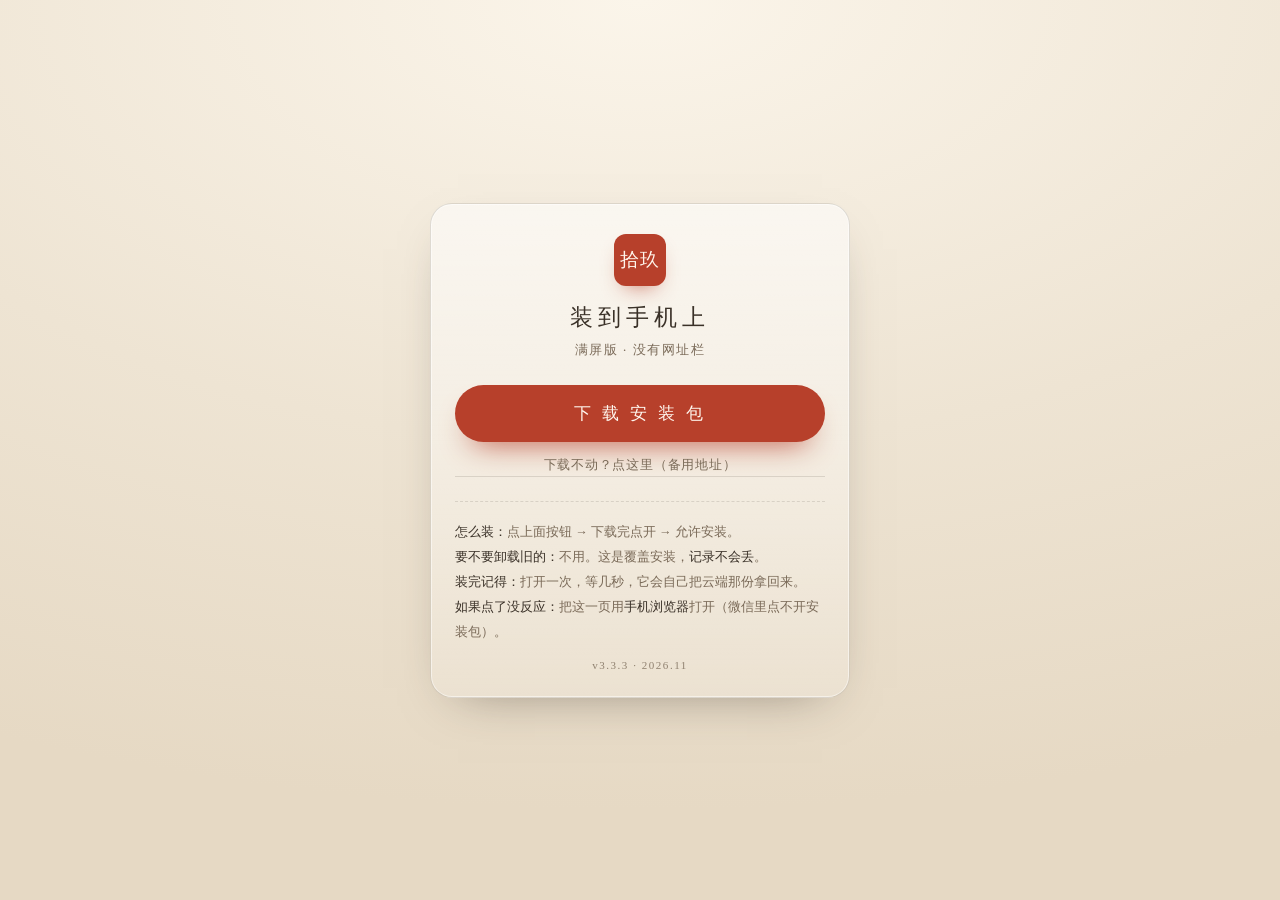
==== install.html @ 9bae39e3 "新增 install.html（内置同步信箱 v3.2.0）" ====
<!DOCTYPE html>
<html lang="zh-CN">
<head>
<meta charset="utf-8">
<meta name="viewport" content="width=device-width,initial-scale=1,viewport-fit=cover">
<title>装到手机上 · 拾玖时光</title>
<meta name="theme-color" content="#eee4d3">
<style>
  :root{
    --paper:#eee4d3; --paper2:#f6eee1; --ink:#3a3128; --ink2:#7a6a58;
    --seal:#b7402b; --line:rgba(58,49,40,.14);
  }
  *{box-sizing:border-box;-webkit-tap-highlight-color:transparent}
  html,body{margin:0;height:100%}
  body{
    background:
      radial-gradient(120% 90% at 50% 0%, #fbf5ea 0%, var(--paper) 55%, #e6d9c4 100%);
    color:var(--ink);
    font-family:"Songti SC",Songti,SimSun,"Noto Serif CJK SC",serif;
    display:flex; align-items:center; justify-content:center;
    padding:28px 22px calc(28px + env(safe-area-inset-bottom));
  }
  .card{
    width:100%; max-width:420px; text-align:center;
    background:linear-gradient(180deg,rgba(255,255,255,.55),rgba(255,255,255,.16));
    border:1px solid var(--line); border-radius:22px;
    padding:30px 24px 26px;
    box-shadow:0 18px 50px -28px rgba(58,49,40,.55), inset 0 0 0 1px rgba(255,255,255,.5);
    position:relative;
  }
  .seal{
    width:52px;height:52px;margin:0 auto 16px;border-radius:12px;
    background:var(--seal); color:#fff5ec;
    display:flex;align-items:center;justify-content:center;
    font-size:19px;letter-spacing:1px;line-height:1.05;
    box-shadow:0 10px 22px -12px rgba(183,64,43,.9);
  }
  h1{font-size:23px;font-weight:400;letter-spacing:.22em;margin:0 0 8px}
  .sub{font-size:13px;color:var(--ink2);letter-spacing:.12em;margin:0 0 26px}
  .btn{
    display:block;text-decoration:none;
    background:var(--seal);color:#fff6ee;
    padding:17px 20px;border-radius:999px;
    font-size:17px;letter-spacing:.2em;
    box-shadow:0 16px 30px -16px rgba(183,64,43,.95);
    transition:transform .12s ease;
  }
  .btn:active{transform:scale(.985);opacity:.94}
  .alt{
    display:block;margin-top:14px;font-size:13px;color:var(--ink2);
    text-decoration:none;letter-spacing:.06em;border-bottom:1px solid var(--line);
    padding-bottom:2px;
  }
  .note{
    margin:24px 0 0;padding-top:18px;border-top:1px dashed var(--line);
    font-size:12.5px;line-height:2;color:var(--ink2);text-align:left;
  }
  .note b{color:var(--ink);font-weight:400}
  .ver{margin-top:14px;font-size:11px;color:var(--ink2);letter-spacing:.14em;opacity:.8}
</style>
</head>
<body>
  <div class="card">
    <div class="seal">拾玖</div>
    <h1>装到手机上</h1>
    <p class="sub">满屏版 · 没有网址栏</p>

    <a class="btn" href="https://github.com/nudt-yaso/our/releases/download/v3.3.3/shijiu-love-apk">下 载 安 装 包</a>
    <a class="alt" href="dl/shijiu-love.apk">下载不动？点这里（备用地址）</a>

    <div class="note">
      <b>怎么装：</b>点上面按钮 → 下载完点开 → 允许安装。<br>
      <b>要不要卸载旧的：</b>不用。这是覆盖安装，<b>记录不会丢</b>。<br>
      <b>装完记得：</b>打开一次，等几秒，它会自己把云端那份拿回来。<br>
      <b>如果点了没反应：</b>把这一页用<b>手机浏览器</b>打开（微信里点不开安装包）。
    </div>
    <div class="ver">v3.3.3 · 2026.11</div>
  </div>
</body>
</html>
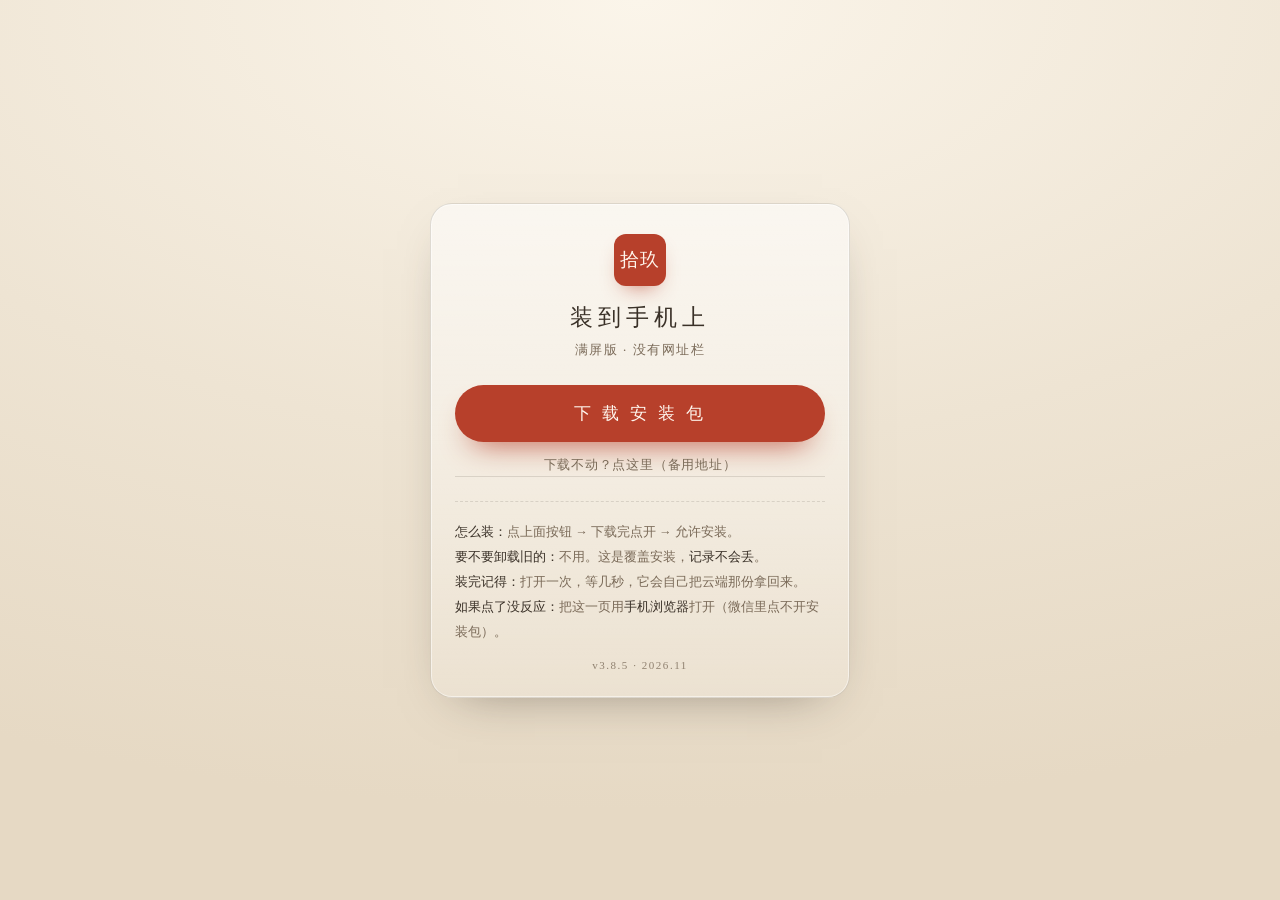
==== commit b8eda048: "更新 install.html（内置同步信箱 v3.2.0）" ====
--- a/install.html
+++ b/install.html
@@ -65,7 +65,7 @@
     <h1>装到手机上</h1>
     <p class="sub">满屏版 · 没有网址栏</p>
 
-    <a class="btn" href="https://github.com/nudt-yaso/our/releases/download/v3.3.3/shijiu-love-apk">下 载 安 装 包</a>
+    <a class="btn" href="https://github.com/nudt-yaso/our/releases/latest/download/shijiu-love-apk">下 载 安 装 包</a>
     <a class="alt" href="dl/shijiu-love.apk">下载不动？点这里（备用地址）</a>
 
     <div class="note">
@@ -74,7 +74,7 @@
       <b>装完记得：</b>打开一次，等几秒，它会自己把云端那份拿回来。<br>
       <b>如果点了没反应：</b>把这一页用<b>手机浏览器</b>打开（微信里点不开安装包）。
     </div>
-    <div class="ver">v3.3.3 · 2026.11</div>
+    <div class="ver">v3.8.5 · 2026.11</div>
   </div>
 </body>
 </html>
